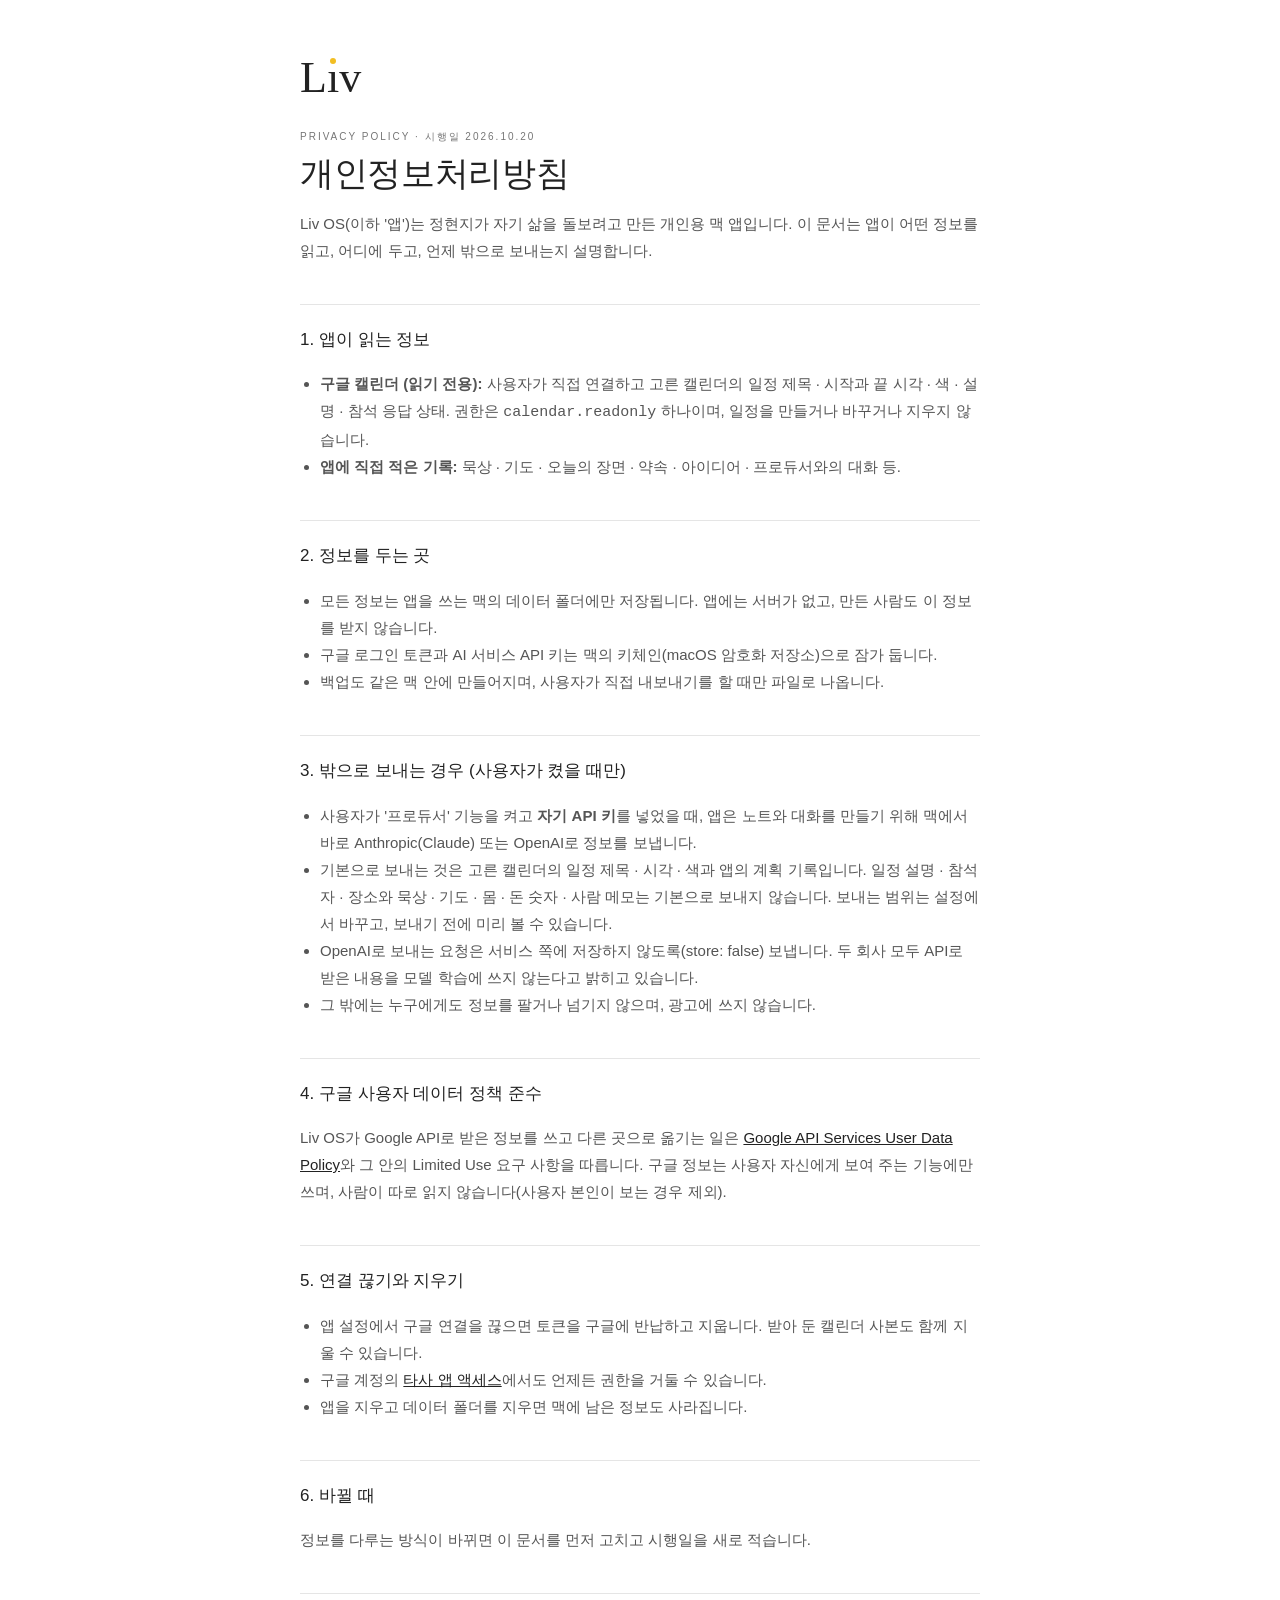
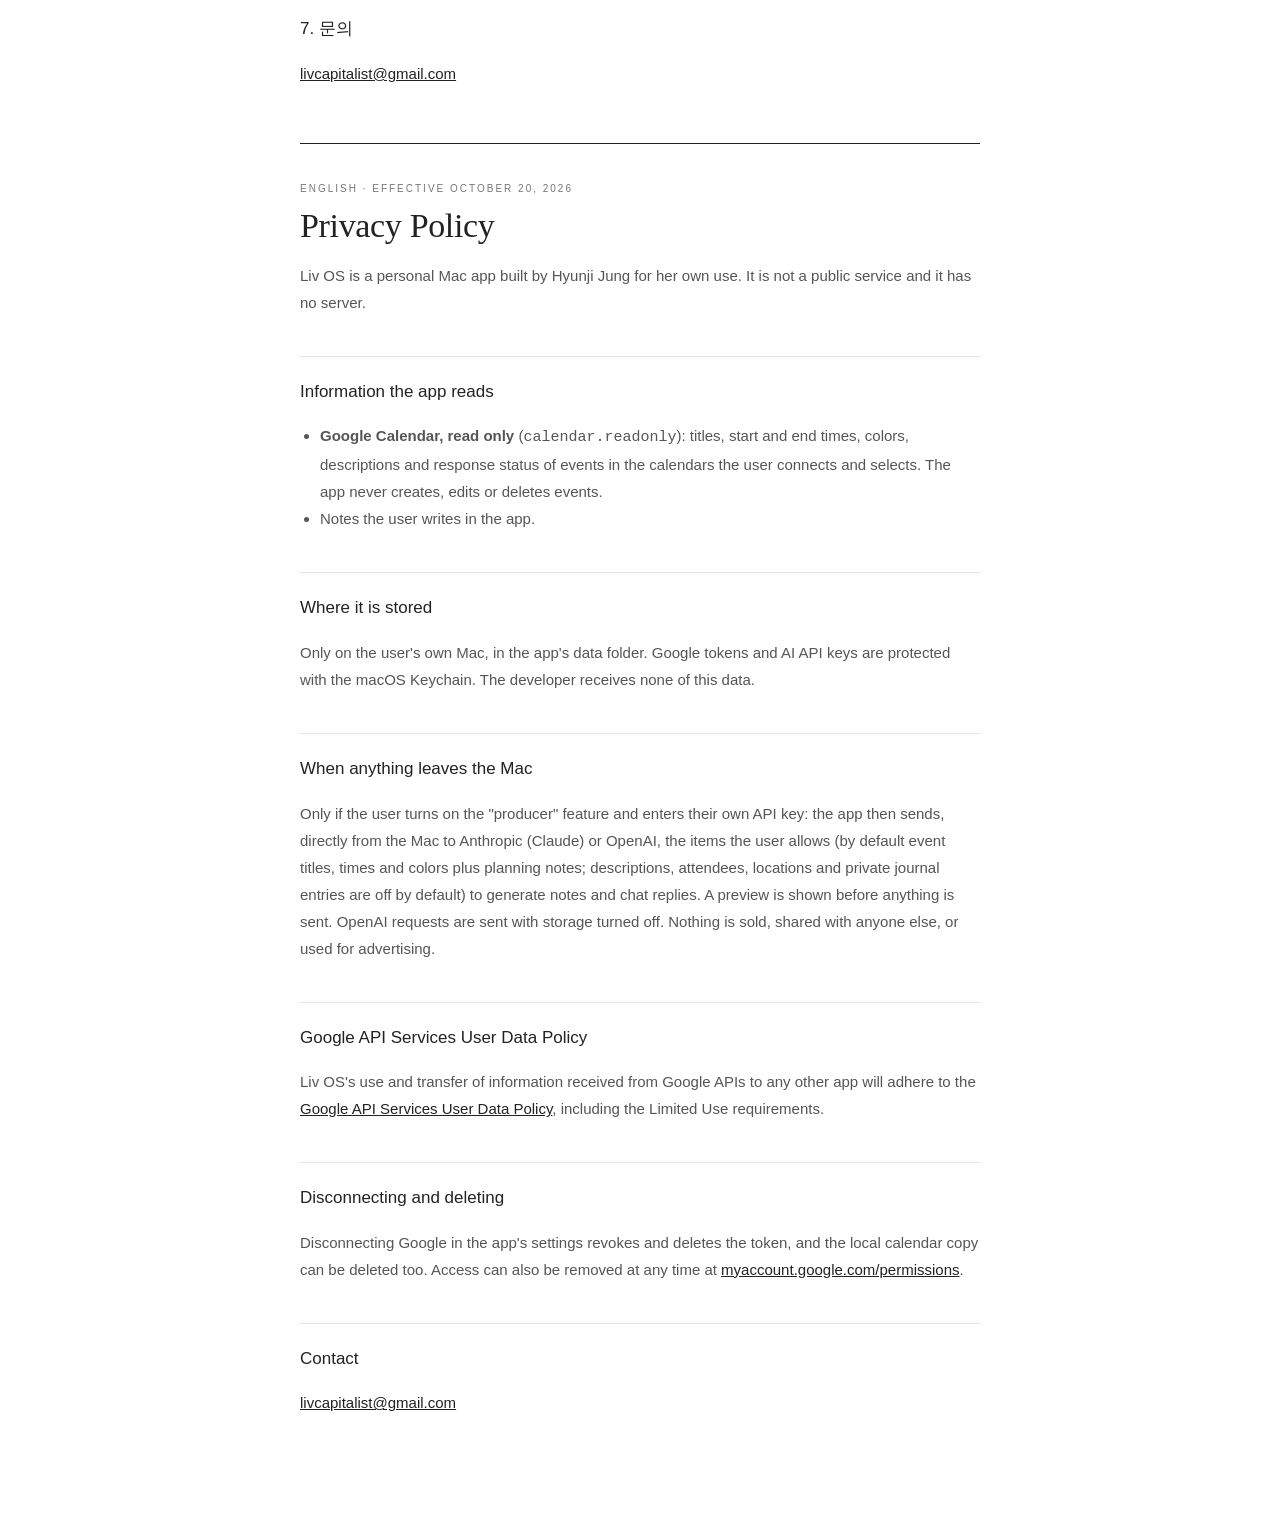
==== privacy.html @ ee8bc049 "Liv OS 소개 · 개인정보처리방침 페이지 Co-Authored-By: Claude Opus 5.5 <noreply@anthropic.com>" ====
<!doctype html>
<html lang="ko">
<head>
<meta charset="utf-8">
<meta name="viewport" content="width=device-width, initial-scale=1">
<title>Liv OS 개인정보처리방침</title>
<meta name="description" content="Privacy Policy for Liv OS, a personal Mac app.">
<link rel="stylesheet" href="style.css">
</head>
<body>
<main>
  <a class="logo" href="./">L<span class="i">ı</span>v</a>
  <p class="kicker">Privacy Policy · 시행일 2026.10.20</p>
  <h1>개인정보처리방침</h1>
  <p>Liv OS(이하 '앱')는 정현지가 자기 삶을 돌보려고 만든 개인용 맥 앱입니다. 이 문서는 앱이 어떤 정보를 읽고, 어디에 두고, 언제 밖으로 보내는지 설명합니다.</p>

  <h2>1. 앱이 읽는 정보</h2>
  <ul>
    <li><b>구글 캘린더 (읽기 전용):</b> 사용자가 직접 연결하고 고른 캘린더의 일정 제목 · 시작과 끝 시각 · 색 · 설명 · 참석 응답 상태. 권한은 <code>calendar.readonly</code> 하나이며, 일정을 만들거나 바꾸거나 지우지 않습니다.</li>
    <li><b>앱에 직접 적은 기록:</b> 묵상 · 기도 · 오늘의 장면 · 약속 · 아이디어 · 프로듀서와의 대화 등.</li>
  </ul>

  <h2>2. 정보를 두는 곳</h2>
  <ul>
    <li>모든 정보는 앱을 쓰는 맥의 데이터 폴더에만 저장됩니다. 앱에는 서버가 없고, 만든 사람도 이 정보를 받지 않습니다.</li>
    <li>구글 로그인 토큰과 AI 서비스 API 키는 맥의 키체인(macOS 암호화 저장소)으로 잠가 둡니다.</li>
    <li>백업도 같은 맥 안에 만들어지며, 사용자가 직접 내보내기를 할 때만 파일로 나옵니다.</li>
  </ul>

  <h2>3. 밖으로 보내는 경우 (사용자가 켰을 때만)</h2>
  <ul>
    <li>사용자가 '프로듀서' 기능을 켜고 <b>자기 API 키</b>를 넣었을 때, 앱은 노트와 대화를 만들기 위해 맥에서 바로 Anthropic(Claude) 또는 OpenAI로 정보를 보냅니다.</li>
    <li>기본으로 보내는 것은 고른 캘린더의 일정 제목 · 시각 · 색과 앱의 계획 기록입니다. 일정 설명 · 참석자 · 장소와 묵상 · 기도 · 몸 · 돈 숫자 · 사람 메모는 기본으로 보내지 않습니다. 보내는 범위는 설정에서 바꾸고, 보내기 전에 미리 볼 수 있습니다.</li>
    <li>OpenAI로 보내는 요청은 서비스 쪽에 저장하지 않도록(store: false) 보냅니다. 두 회사 모두 API로 받은 내용을 모델 학습에 쓰지 않는다고 밝히고 있습니다.</li>
    <li>그 밖에는 누구에게도 정보를 팔거나 넘기지 않으며, 광고에 쓰지 않습니다.</li>
  </ul>

  <h2>4. 구글 사용자 데이터 정책 준수</h2>
  <p>Liv OS가 Google API로 받은 정보를 쓰고 다른 곳으로 옮기는 일은 <a href="https://developers.google.com/terms/api-services-user-data-policy" target="_blank" rel="noopener">Google API Services User Data Policy</a>와 그 안의 Limited Use 요구 사항을 따릅니다. 구글 정보는 사용자 자신에게 보여 주는 기능에만 쓰며, 사람이 따로 읽지 않습니다(사용자 본인이 보는 경우 제외).</p>

  <h2>5. 연결 끊기와 지우기</h2>
  <ul>
    <li>앱 설정에서 구글 연결을 끊으면 토큰을 구글에 반납하고 지웁니다. 받아 둔 캘린더 사본도 함께 지울 수 있습니다.</li>
    <li>구글 계정의 <a href="https://myaccount.google.com/permissions" target="_blank" rel="noopener">타사 앱 액세스</a>에서도 언제든 권한을 거둘 수 있습니다.</li>
    <li>앱을 지우고 데이터 폴더를 지우면 맥에 남은 정보도 사라집니다.</li>
  </ul>

  <h2>6. 바뀔 때</h2>
  <p>정보를 다루는 방식이 바뀌면 이 문서를 먼저 고치고 시행일을 새로 적습니다.</p>

  <h2>7. 문의</h2>
  <p><a href="mailto:livcapitalist@gmail.com">livcapitalist@gmail.com</a></p>

  <section class="lang" lang="en">
    <p class="kicker">English · Effective October 20, 2026</p>
    <h1>Privacy Policy</h1>
    <p>Liv OS is a personal Mac app built by Hyunji Jung for her own use. It is not a public service and it has no server.</p>
    <h2>Information the app reads</h2>
    <ul>
      <li><b>Google Calendar, read only</b> (<code>calendar.readonly</code>): titles, start and end times, colors, descriptions and response status of events in the calendars the user connects and selects. The app never creates, edits or deletes events.</li>
      <li>Notes the user writes in the app.</li>
    </ul>
    <h2>Where it is stored</h2>
    <p>Only on the user's own Mac, in the app's data folder. Google tokens and AI API keys are protected with the macOS Keychain. The developer receives none of this data.</p>
    <h2>When anything leaves the Mac</h2>
    <p>Only if the user turns on the "producer" feature and enters their own API key: the app then sends, directly from the Mac to Anthropic (Claude) or OpenAI, the items the user allows (by default event titles, times and colors plus planning notes; descriptions, attendees, locations and private journal entries are off by default) to generate notes and chat replies. A preview is shown before anything is sent. OpenAI requests are sent with storage turned off. Nothing is sold, shared with anyone else, or used for advertising.</p>
    <h2>Google API Services User Data Policy</h2>
    <p>Liv OS's use and transfer of information received from Google APIs to any other app will adhere to the <a href="https://developers.google.com/terms/api-services-user-data-policy" target="_blank" rel="noopener">Google API Services User Data Policy</a>, including the Limited Use requirements.</p>
    <h2>Disconnecting and deleting</h2>
    <p>Disconnecting Google in the app's settings revokes and deletes the token, and the local calendar copy can be deleted too. Access can also be removed at any time at <a href="https://myaccount.google.com/permissions" target="_blank" rel="noopener">myaccount.google.com/permissions</a>.</p>
    <h2>Contact</h2>
    <p><a href="mailto:livcapitalist@gmail.com">livcapitalist@gmail.com</a></p>
  </section>
</main>
</body>
</html>
---- style.css ----
:root { --ink: #222; --ink-2: #555; --ink-3: #767676; --hair: #e5e5e5; --bg: #fff; --light: #f2be22; }
@media (prefers-color-scheme: dark) { :root { --ink: #ebeae7; --ink-2: #c4c3bf; --ink-3: #8c8b88; --hair: #2a2a29; --bg: #141413; --light: #f5c842; } }
* { box-sizing: border-box; }
html { -webkit-text-size-adjust: 100%; }
body { margin: 0; background: var(--bg); color: var(--ink); font: 15px/1.8 -apple-system, BlinkMacSystemFont, "Apple SD Gothic Neo", "Pretendard", sans-serif; }
main { max-width: 720px; margin: 0 auto; padding: 56px 20px 96px; }
.logo { font: 400 44px/1 "Didot", "Baskerville", "Times New Roman", serif; letter-spacing: 0; position: relative; display: inline-block; text-decoration: none; color: var(--ink); }
.logo .i { position: relative; display: inline-block; }
.logo .i::after { content: ""; position: absolute; left: 50%; top: .04em; width: .15em; height: .15em; margin-left: -.075em; border-radius: 50%; background: var(--light); }
.kicker { margin: 28px 0 8px; font-size: 10px; letter-spacing: .2em; text-transform: uppercase; color: var(--ink-3); }
h1 { font: 400 34px/1.2 "Baskerville", "Times New Roman", serif; margin: 0 0 12px; letter-spacing: -.01em; }
h2 { font-size: 17px; font-weight: 500; margin: 40px 0 8px; padding-top: 20px; border-top: 1px solid var(--hair); }
p, li { color: var(--ink-2); }
ul { padding-left: 20px; }
a { color: var(--ink); }
.lang { margin-top: 56px; padding-top: 8px; border-top: 1px solid var(--ink); }
.small { font-size: 12.5px; color: var(--ink-3); }
nav { display: flex; gap: 18px; margin-top: 18px; font-size: 13px; }
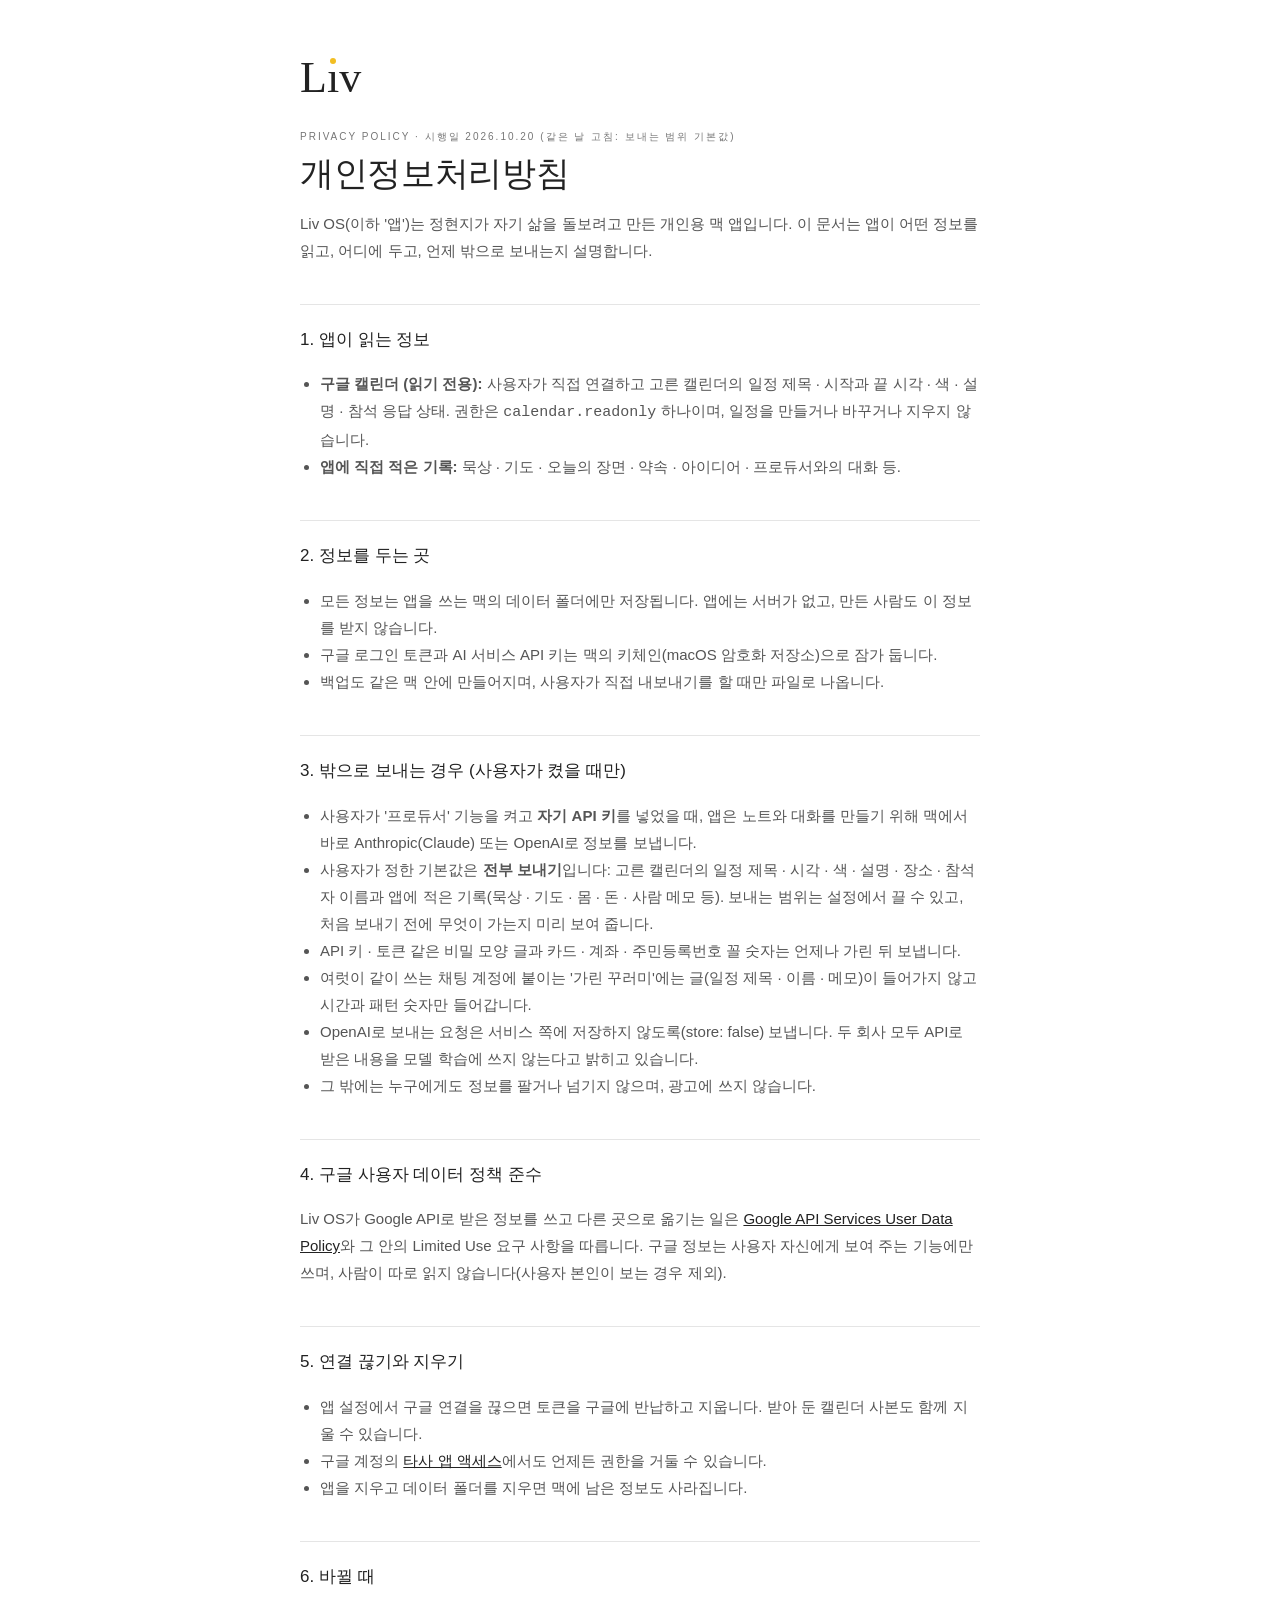
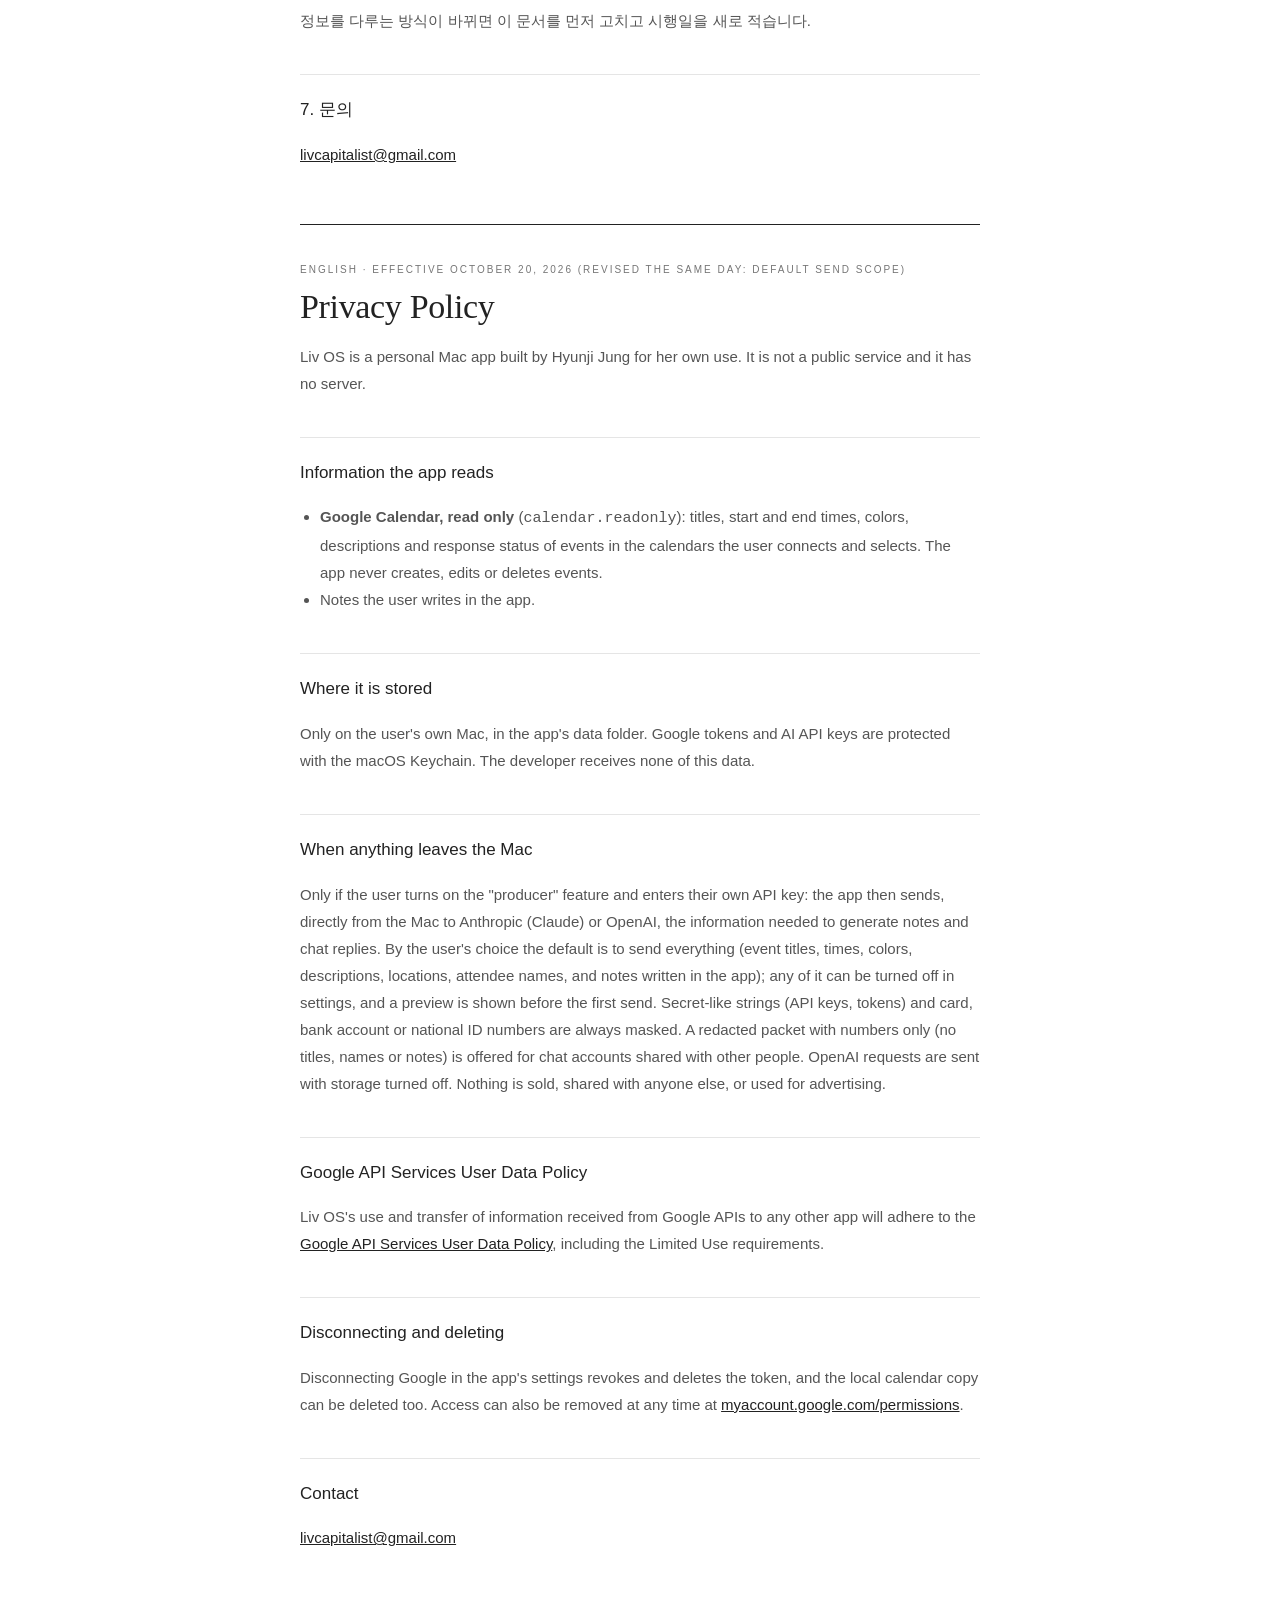
==== commit 41798757: "개인정보처리방침: 보내는 범위 기본값 '전부', 가린 꾸러미 Co-Authored-By: Claude Opus 5.5 <noreply@anthropic.com>" ====
--- a/privacy.html
+++ b/privacy.html
@@ -10,7 +10,7 @@
 <body>
 <main>
   <a class="logo" href="./">L<span class="i">ı</span>v</a>
-  <p class="kicker">Privacy Policy · 시행일 2026.10.20</p>
+  <p class="kicker">Privacy Policy · 시행일 2026.10.20 (같은 날 고침: 보내는 범위 기본값)</p>
   <h1>개인정보처리방침</h1>
   <p>Liv OS(이하 '앱')는 정현지가 자기 삶을 돌보려고 만든 개인용 맥 앱입니다. 이 문서는 앱이 어떤 정보를 읽고, 어디에 두고, 언제 밖으로 보내는지 설명합니다.</p>
 
@@ -30,7 +30,9 @@
   <h2>3. 밖으로 보내는 경우 (사용자가 켰을 때만)</h2>
   <ul>
     <li>사용자가 '프로듀서' 기능을 켜고 <b>자기 API 키</b>를 넣었을 때, 앱은 노트와 대화를 만들기 위해 맥에서 바로 Anthropic(Claude) 또는 OpenAI로 정보를 보냅니다.</li>
-    <li>기본으로 보내는 것은 고른 캘린더의 일정 제목 · 시각 · 색과 앱의 계획 기록입니다. 일정 설명 · 참석자 · 장소와 묵상 · 기도 · 몸 · 돈 숫자 · 사람 메모는 기본으로 보내지 않습니다. 보내는 범위는 설정에서 바꾸고, 보내기 전에 미리 볼 수 있습니다.</li>
+    <li>사용자가 정한 기본값은 <b>전부 보내기</b>입니다: 고른 캘린더의 일정 제목 · 시각 · 색 · 설명 · 장소 · 참석자 이름과 앱에 적은 기록(묵상 · 기도 · 몸 · 돈 · 사람 메모 등). 보내는 범위는 설정에서 끌 수 있고, 처음 보내기 전에 무엇이 가는지 미리 보여 줍니다.</li>
+    <li>API 키 · 토큰 같은 비밀 모양 글과 카드 · 계좌 · 주민등록번호 꼴 숫자는 언제나 가린 뒤 보냅니다.</li>
+    <li>여럿이 같이 쓰는 채팅 계정에 붙이는 '가린 꾸러미'에는 글(일정 제목 · 이름 · 메모)이 들어가지 않고 시간과 패턴 숫자만 들어갑니다.</li>
     <li>OpenAI로 보내는 요청은 서비스 쪽에 저장하지 않도록(store: false) 보냅니다. 두 회사 모두 API로 받은 내용을 모델 학습에 쓰지 않는다고 밝히고 있습니다.</li>
     <li>그 밖에는 누구에게도 정보를 팔거나 넘기지 않으며, 광고에 쓰지 않습니다.</li>
   </ul>
@@ -52,7 +54,7 @@
   <p><a href="mailto:livcapitalist@gmail.com">livcapitalist@gmail.com</a></p>
 
   <section class="lang" lang="en">
-    <p class="kicker">English · Effective October 20, 2026</p>
+    <p class="kicker">English · Effective October 20, 2026 (revised the same day: default send scope)</p>
     <h1>Privacy Policy</h1>
     <p>Liv OS is a personal Mac app built by Hyunji Jung for her own use. It is not a public service and it has no server.</p>
     <h2>Information the app reads</h2>
@@ -63,7 +65,7 @@
     <h2>Where it is stored</h2>
     <p>Only on the user's own Mac, in the app's data folder. Google tokens and AI API keys are protected with the macOS Keychain. The developer receives none of this data.</p>
     <h2>When anything leaves the Mac</h2>
-    <p>Only if the user turns on the "producer" feature and enters their own API key: the app then sends, directly from the Mac to Anthropic (Claude) or OpenAI, the items the user allows (by default event titles, times and colors plus planning notes; descriptions, attendees, locations and private journal entries are off by default) to generate notes and chat replies. A preview is shown before anything is sent. OpenAI requests are sent with storage turned off. Nothing is sold, shared with anyone else, or used for advertising.</p>
+    <p>Only if the user turns on the "producer" feature and enters their own API key: the app then sends, directly from the Mac to Anthropic (Claude) or OpenAI, the information needed to generate notes and chat replies. By the user's choice the default is to send everything (event titles, times, colors, descriptions, locations, attendee names, and notes written in the app); any of it can be turned off in settings, and a preview is shown before the first send. Secret-like strings (API keys, tokens) and card, bank account or national ID numbers are always masked. A redacted packet with numbers only (no titles, names or notes) is offered for chat accounts shared with other people. OpenAI requests are sent with storage turned off. Nothing is sold, shared with anyone else, or used for advertising.</p>
     <h2>Google API Services User Data Policy</h2>
     <p>Liv OS's use and transfer of information received from Google APIs to any other app will adhere to the <a href="https://developers.google.com/terms/api-services-user-data-policy" target="_blank" rel="noopener">Google API Services User Data Policy</a>, including the Limited Use requirements.</p>
     <h2>Disconnecting and deleting</h2>
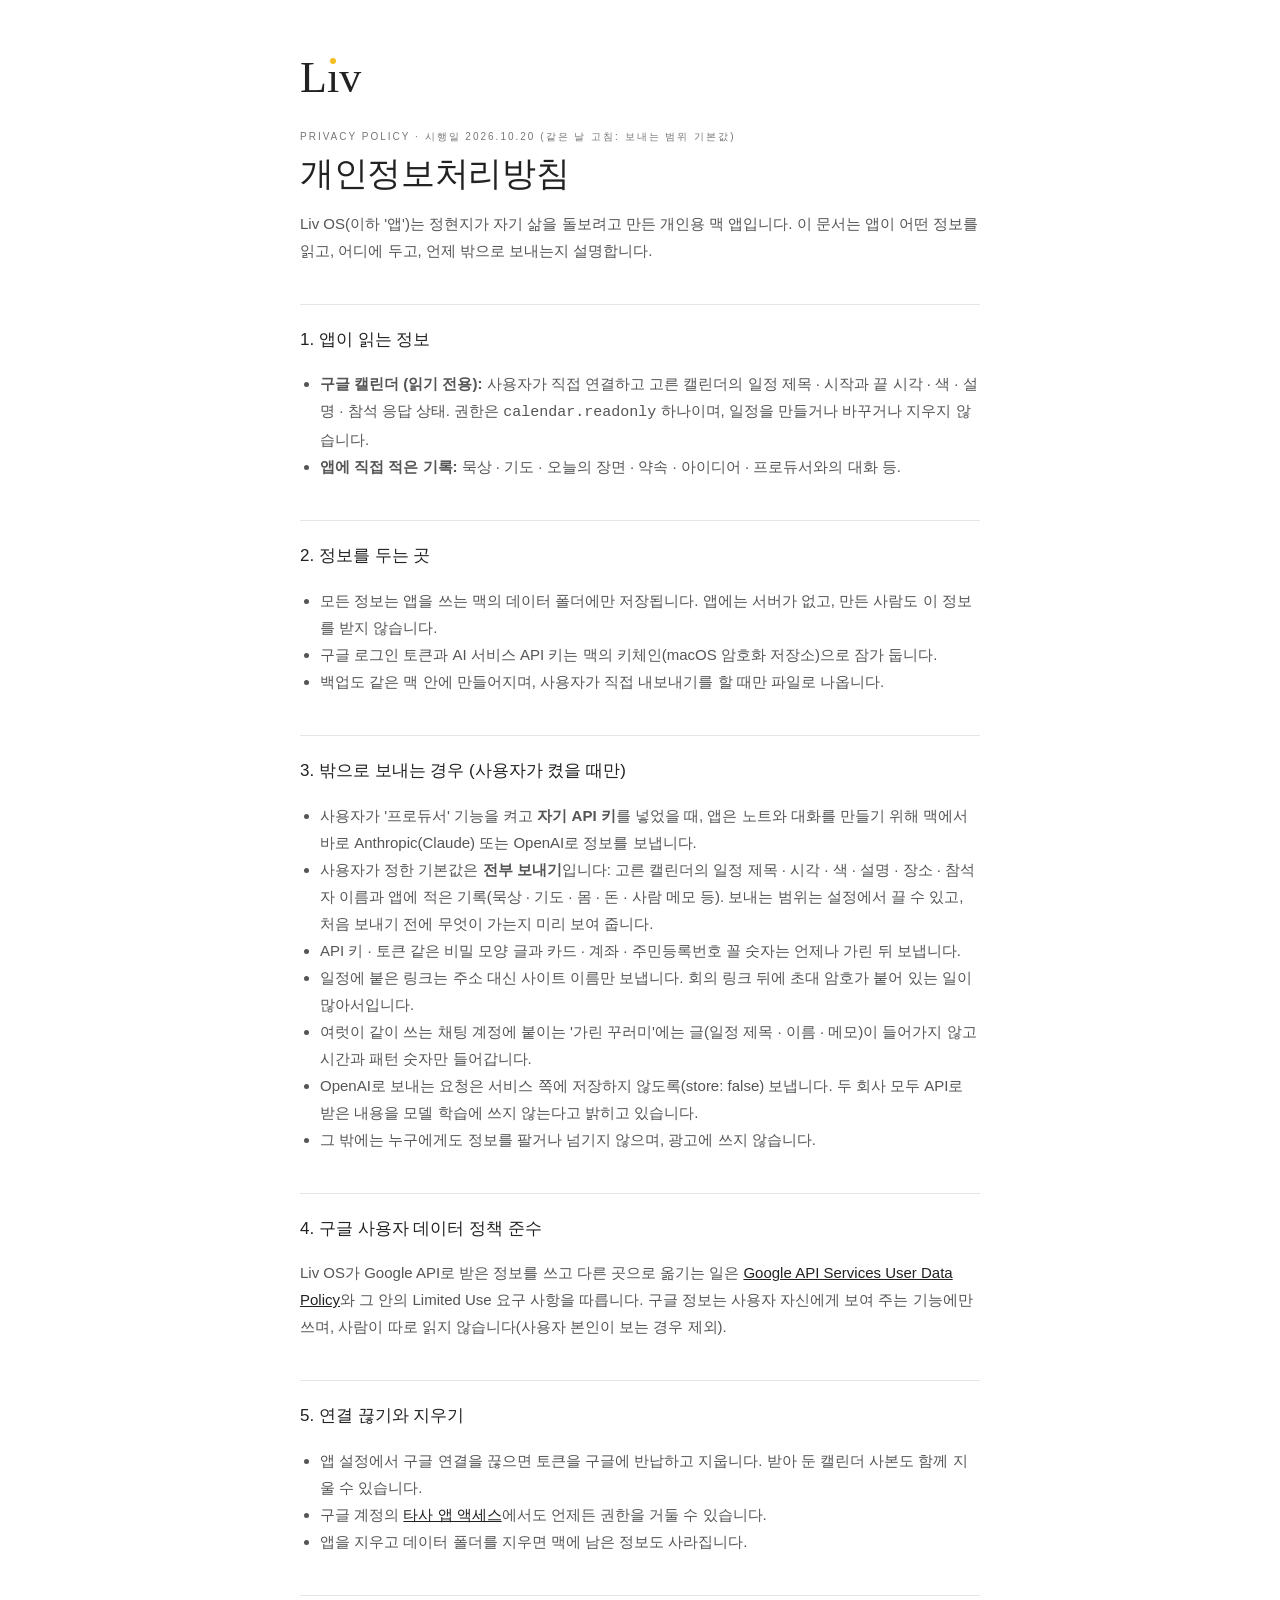
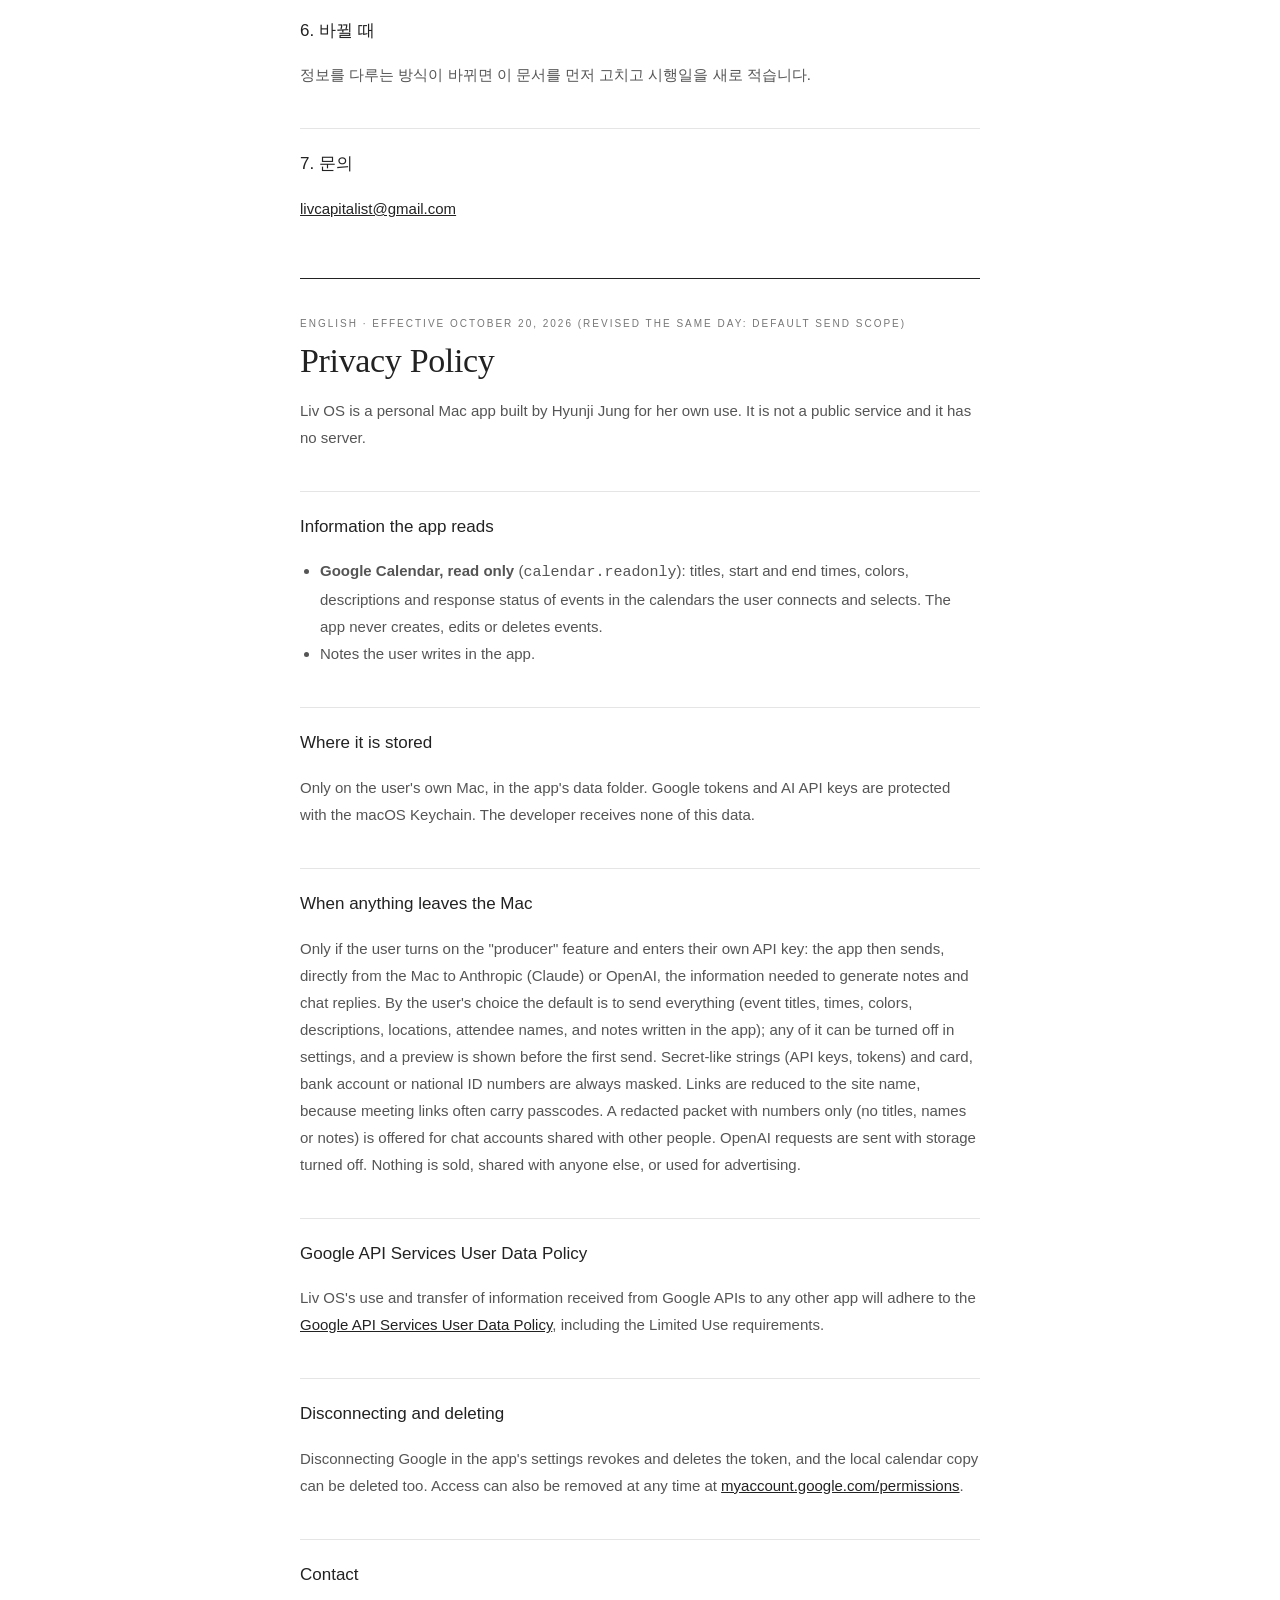
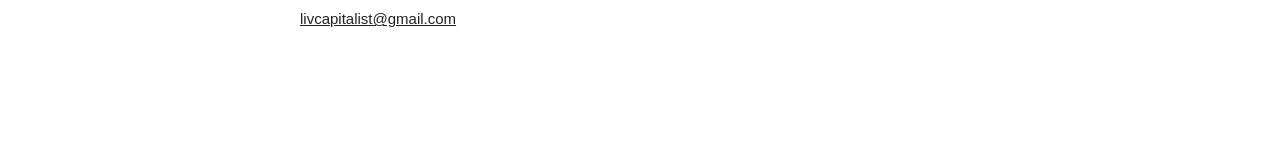
==== commit b768b3a1: "개인정보처리방침: 링크는 사이트 이름만 Co-Authored-By: Claude Opus 5.5 <noreply@anthropic.com>" ====
--- a/privacy.html
+++ b/privacy.html
@@ -32,6 +32,7 @@
     <li>사용자가 '프로듀서' 기능을 켜고 <b>자기 API 키</b>를 넣었을 때, 앱은 노트와 대화를 만들기 위해 맥에서 바로 Anthropic(Claude) 또는 OpenAI로 정보를 보냅니다.</li>
     <li>사용자가 정한 기본값은 <b>전부 보내기</b>입니다: 고른 캘린더의 일정 제목 · 시각 · 색 · 설명 · 장소 · 참석자 이름과 앱에 적은 기록(묵상 · 기도 · 몸 · 돈 · 사람 메모 등). 보내는 범위는 설정에서 끌 수 있고, 처음 보내기 전에 무엇이 가는지 미리 보여 줍니다.</li>
     <li>API 키 · 토큰 같은 비밀 모양 글과 카드 · 계좌 · 주민등록번호 꼴 숫자는 언제나 가린 뒤 보냅니다.</li>
+    <li>일정에 붙은 링크는 주소 대신 사이트 이름만 보냅니다. 회의 링크 뒤에 초대 암호가 붙어 있는 일이 많아서입니다.</li>
     <li>여럿이 같이 쓰는 채팅 계정에 붙이는 '가린 꾸러미'에는 글(일정 제목 · 이름 · 메모)이 들어가지 않고 시간과 패턴 숫자만 들어갑니다.</li>
     <li>OpenAI로 보내는 요청은 서비스 쪽에 저장하지 않도록(store: false) 보냅니다. 두 회사 모두 API로 받은 내용을 모델 학습에 쓰지 않는다고 밝히고 있습니다.</li>
     <li>그 밖에는 누구에게도 정보를 팔거나 넘기지 않으며, 광고에 쓰지 않습니다.</li>
@@ -65,7 +66,7 @@
     <h2>Where it is stored</h2>
     <p>Only on the user's own Mac, in the app's data folder. Google tokens and AI API keys are protected with the macOS Keychain. The developer receives none of this data.</p>
     <h2>When anything leaves the Mac</h2>
-    <p>Only if the user turns on the "producer" feature and enters their own API key: the app then sends, directly from the Mac to Anthropic (Claude) or OpenAI, the information needed to generate notes and chat replies. By the user's choice the default is to send everything (event titles, times, colors, descriptions, locations, attendee names, and notes written in the app); any of it can be turned off in settings, and a preview is shown before the first send. Secret-like strings (API keys, tokens) and card, bank account or national ID numbers are always masked. A redacted packet with numbers only (no titles, names or notes) is offered for chat accounts shared with other people. OpenAI requests are sent with storage turned off. Nothing is sold, shared with anyone else, or used for advertising.</p>
+    <p>Only if the user turns on the "producer" feature and enters their own API key: the app then sends, directly from the Mac to Anthropic (Claude) or OpenAI, the information needed to generate notes and chat replies. By the user's choice the default is to send everything (event titles, times, colors, descriptions, locations, attendee names, and notes written in the app); any of it can be turned off in settings, and a preview is shown before the first send. Secret-like strings (API keys, tokens) and card, bank account or national ID numbers are always masked. Links are reduced to the site name, because meeting links often carry passcodes. A redacted packet with numbers only (no titles, names or notes) is offered for chat accounts shared with other people. OpenAI requests are sent with storage turned off. Nothing is sold, shared with anyone else, or used for advertising.</p>
     <h2>Google API Services User Data Policy</h2>
     <p>Liv OS's use and transfer of information received from Google APIs to any other app will adhere to the <a href="https://developers.google.com/terms/api-services-user-data-policy" target="_blank" rel="noopener">Google API Services User Data Policy</a>, including the Limited Use requirements.</p>
     <h2>Disconnecting and deleting</h2>
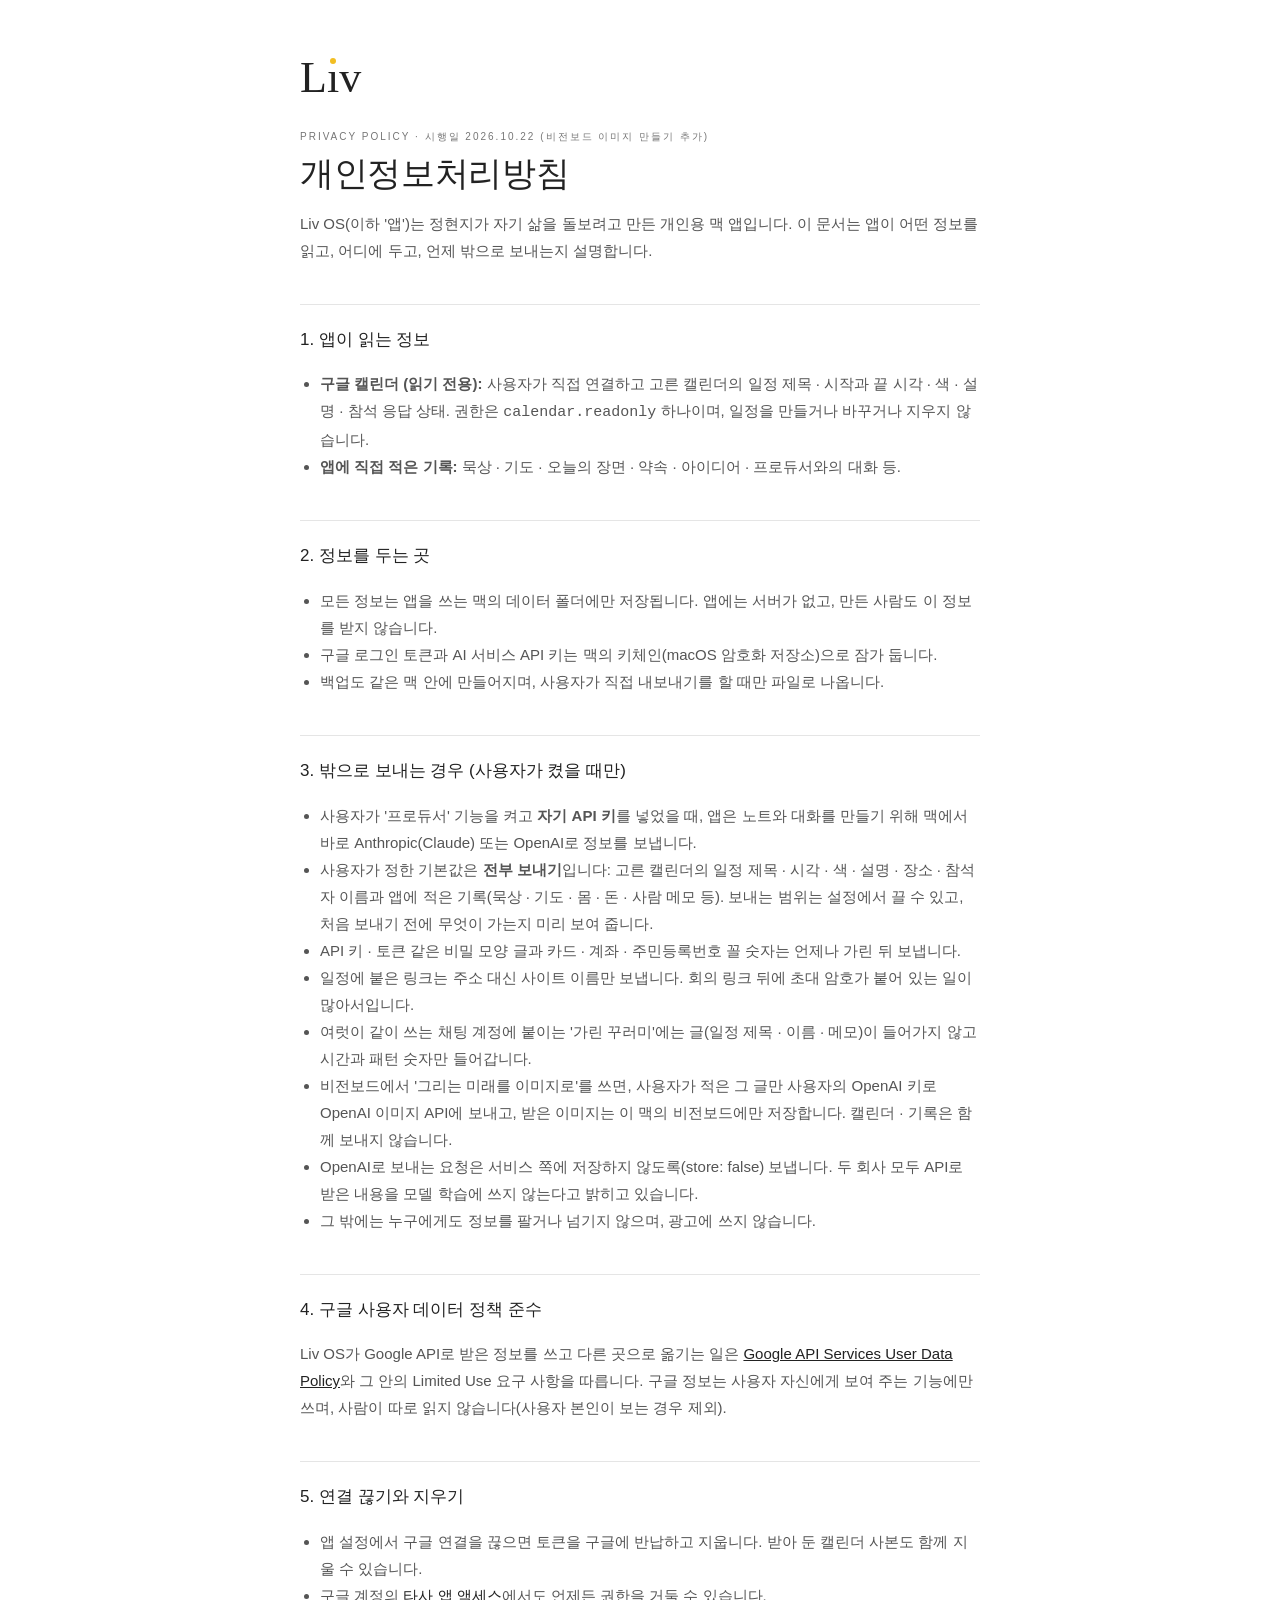
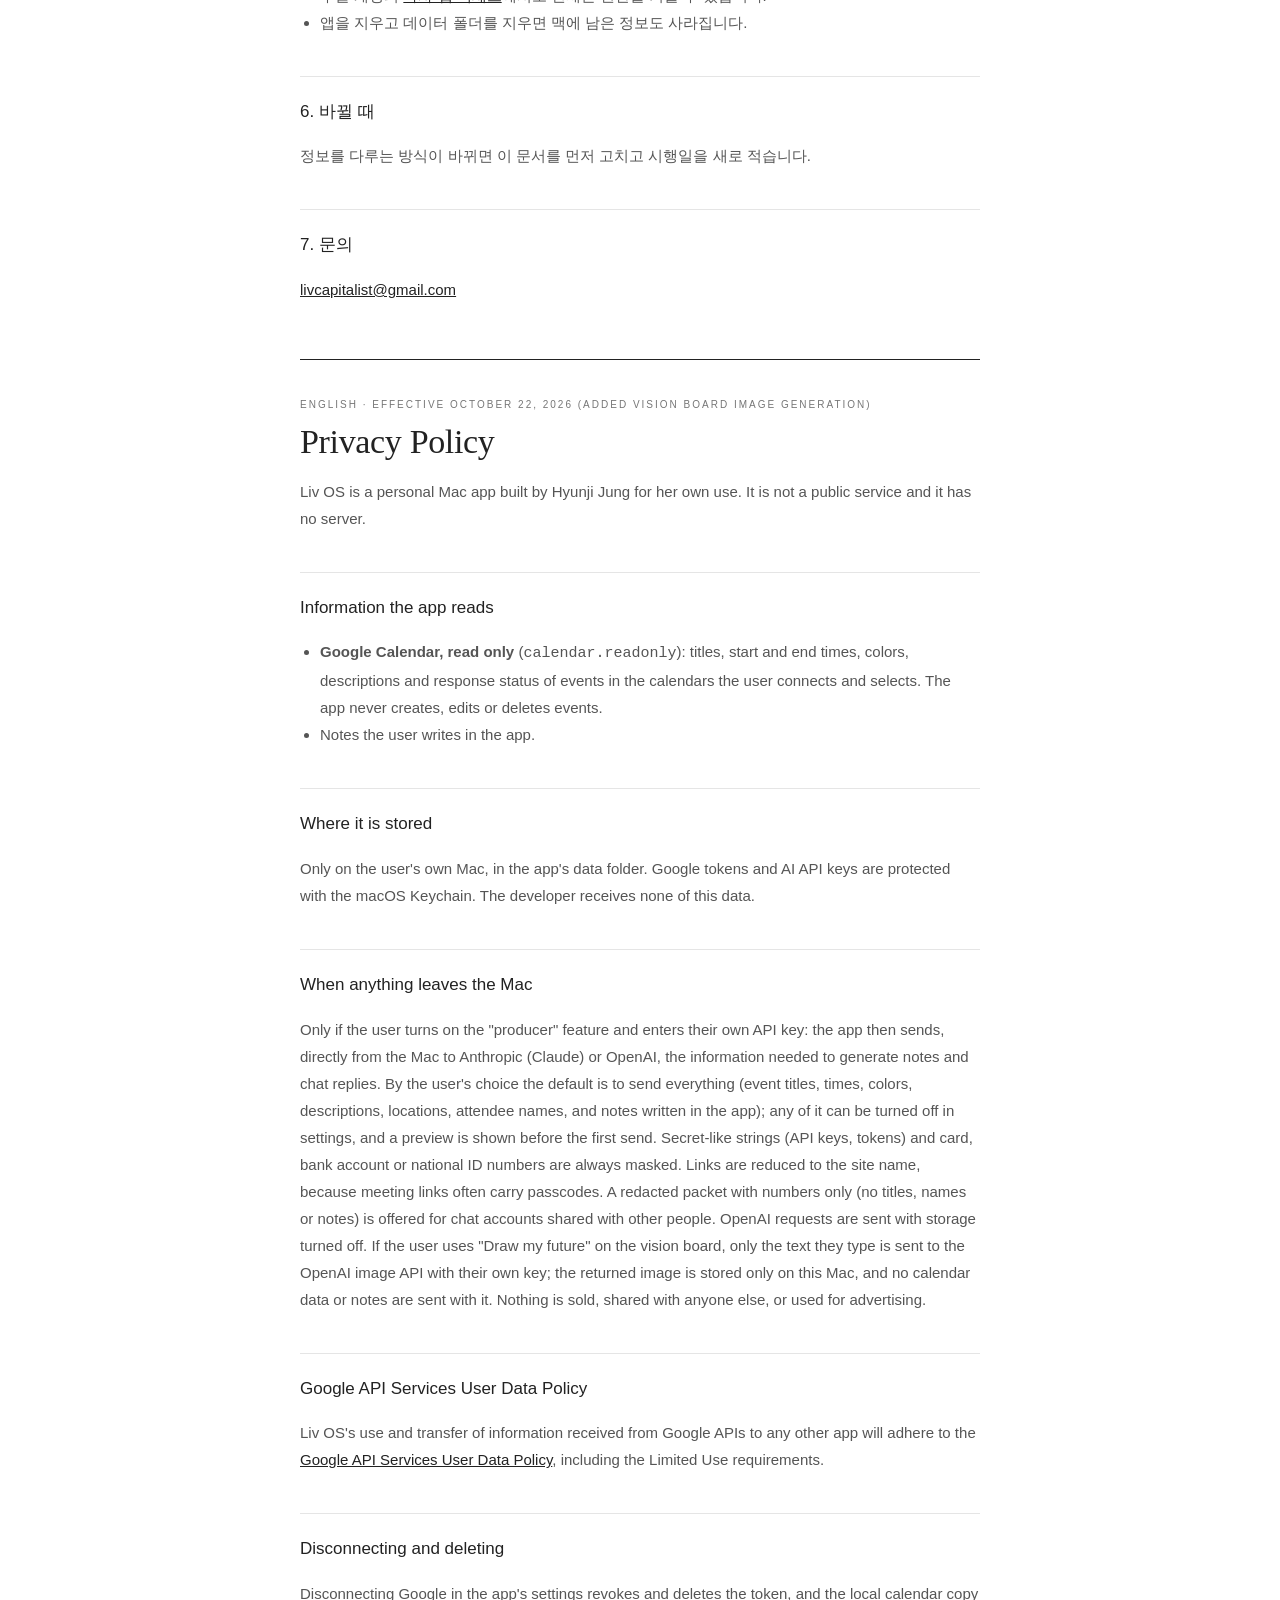
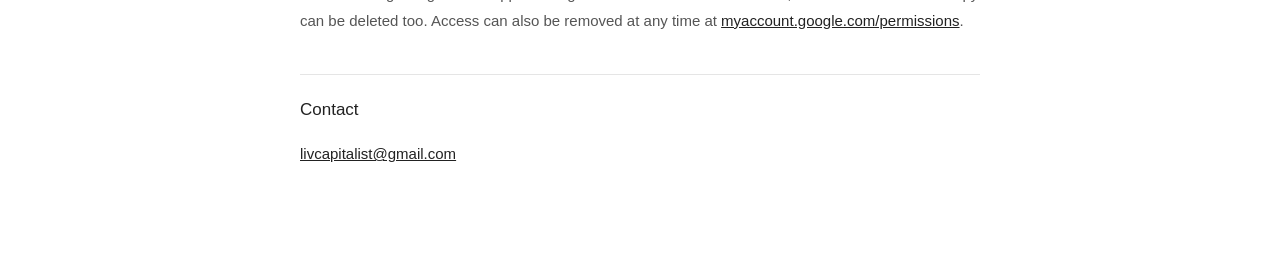
==== commit 28414f21: "Privacy: vision board image generation sends only the typed text to OpenAI Co-Authored-By: Claude Op" ====
--- a/privacy.html
+++ b/privacy.html
@@ -10,7 +10,7 @@
 <body>
 <main>
   <a class="logo" href="./">L<span class="i">ı</span>v</a>
-  <p class="kicker">Privacy Policy · 시행일 2026.10.20 (같은 날 고침: 보내는 범위 기본값)</p>
+  <p class="kicker">Privacy Policy · 시행일 2026.10.22 (비전보드 이미지 만들기 추가)</p>
   <h1>개인정보처리방침</h1>
   <p>Liv OS(이하 '앱')는 정현지가 자기 삶을 돌보려고 만든 개인용 맥 앱입니다. 이 문서는 앱이 어떤 정보를 읽고, 어디에 두고, 언제 밖으로 보내는지 설명합니다.</p>
 
@@ -34,6 +34,7 @@
     <li>API 키 · 토큰 같은 비밀 모양 글과 카드 · 계좌 · 주민등록번호 꼴 숫자는 언제나 가린 뒤 보냅니다.</li>
     <li>일정에 붙은 링크는 주소 대신 사이트 이름만 보냅니다. 회의 링크 뒤에 초대 암호가 붙어 있는 일이 많아서입니다.</li>
     <li>여럿이 같이 쓰는 채팅 계정에 붙이는 '가린 꾸러미'에는 글(일정 제목 · 이름 · 메모)이 들어가지 않고 시간과 패턴 숫자만 들어갑니다.</li>
+    <li>비전보드에서 '그리는 미래를 이미지로'를 쓰면, 사용자가 적은 그 글만 사용자의 OpenAI 키로 OpenAI 이미지 API에 보내고, 받은 이미지는 이 맥의 비전보드에만 저장합니다. 캘린더 · 기록은 함께 보내지 않습니다.</li>
     <li>OpenAI로 보내는 요청은 서비스 쪽에 저장하지 않도록(store: false) 보냅니다. 두 회사 모두 API로 받은 내용을 모델 학습에 쓰지 않는다고 밝히고 있습니다.</li>
     <li>그 밖에는 누구에게도 정보를 팔거나 넘기지 않으며, 광고에 쓰지 않습니다.</li>
   </ul>
@@ -55,7 +56,7 @@
   <p><a href="mailto:livcapitalist@gmail.com">livcapitalist@gmail.com</a></p>
 
   <section class="lang" lang="en">
-    <p class="kicker">English · Effective October 20, 2026 (revised the same day: default send scope)</p>
+    <p class="kicker">English · Effective October 22, 2026 (added vision board image generation)</p>
     <h1>Privacy Policy</h1>
     <p>Liv OS is a personal Mac app built by Hyunji Jung for her own use. It is not a public service and it has no server.</p>
     <h2>Information the app reads</h2>
@@ -66,7 +67,7 @@
     <h2>Where it is stored</h2>
     <p>Only on the user's own Mac, in the app's data folder. Google tokens and AI API keys are protected with the macOS Keychain. The developer receives none of this data.</p>
     <h2>When anything leaves the Mac</h2>
-    <p>Only if the user turns on the "producer" feature and enters their own API key: the app then sends, directly from the Mac to Anthropic (Claude) or OpenAI, the information needed to generate notes and chat replies. By the user's choice the default is to send everything (event titles, times, colors, descriptions, locations, attendee names, and notes written in the app); any of it can be turned off in settings, and a preview is shown before the first send. Secret-like strings (API keys, tokens) and card, bank account or national ID numbers are always masked. Links are reduced to the site name, because meeting links often carry passcodes. A redacted packet with numbers only (no titles, names or notes) is offered for chat accounts shared with other people. OpenAI requests are sent with storage turned off. Nothing is sold, shared with anyone else, or used for advertising.</p>
+    <p>Only if the user turns on the "producer" feature and enters their own API key: the app then sends, directly from the Mac to Anthropic (Claude) or OpenAI, the information needed to generate notes and chat replies. By the user's choice the default is to send everything (event titles, times, colors, descriptions, locations, attendee names, and notes written in the app); any of it can be turned off in settings, and a preview is shown before the first send. Secret-like strings (API keys, tokens) and card, bank account or national ID numbers are always masked. Links are reduced to the site name, because meeting links often carry passcodes. A redacted packet with numbers only (no titles, names or notes) is offered for chat accounts shared with other people. OpenAI requests are sent with storage turned off. If the user uses "Draw my future" on the vision board, only the text they type is sent to the OpenAI image API with their own key; the returned image is stored only on this Mac, and no calendar data or notes are sent with it. Nothing is sold, shared with anyone else, or used for advertising.</p>
     <h2>Google API Services User Data Policy</h2>
     <p>Liv OS's use and transfer of information received from Google APIs to any other app will adhere to the <a href="https://developers.google.com/terms/api-services-user-data-policy" target="_blank" rel="noopener">Google API Services User Data Policy</a>, including the Limited Use requirements.</p>
     <h2>Disconnecting and deleting</h2>
